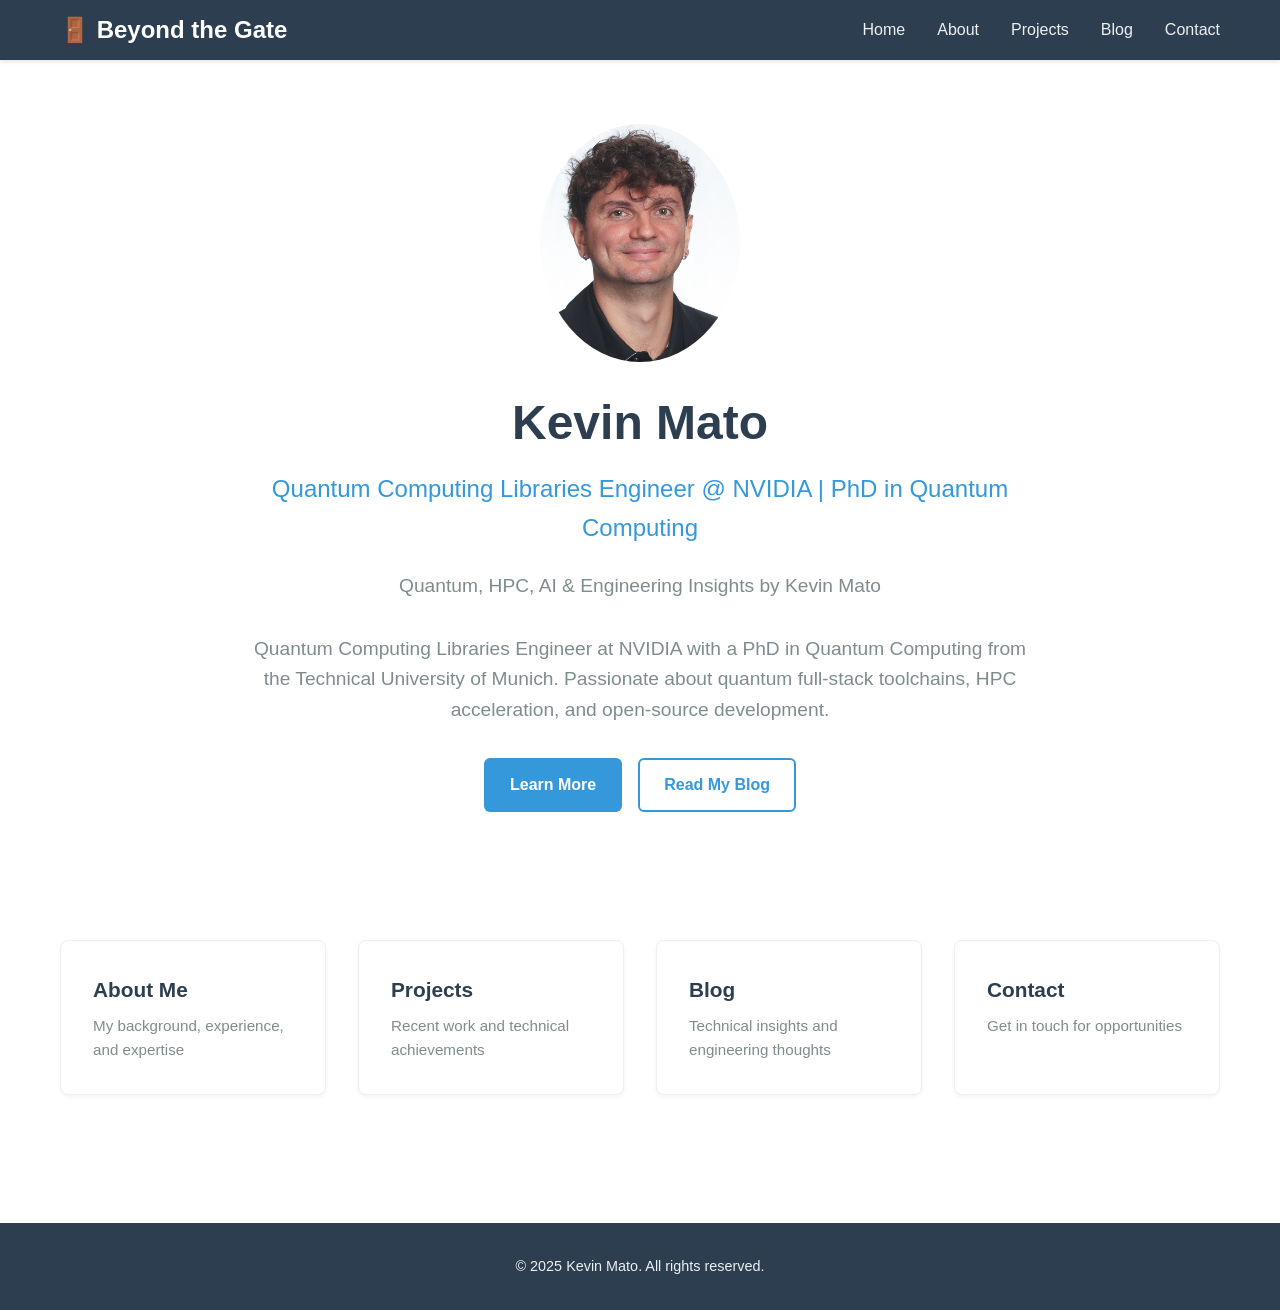
==== index.html @ bc6972e6 "Initial commit - upload website" ====
<!DOCTYPE html>
<html lang="en">
<head>
    <meta charset="UTF-8">
    <meta name="viewport" content="width=device-width, initial-scale=1.0">
    <meta name="description" content="Personal website and blog of an experienced engineer">
    <meta name="keywords" content="engineer, software, blog, projects">
    <meta name="author" content="">
    <title>Engineer Portfolio</title>
    <link rel="stylesheet" href="css/style.css">
</head>
<body>
    <!-- Navigation header - shared across all pages -->
    <header>
        <nav class="navbar">
            <div class="nav-container">
                <a href="index.html" class="nav-brand">🚪 Beyond the Gate</a>
                <ul class="nav-menu">
                    <li><a href="index.html" class="nav-link">Home</a></li>
                    <li><a href="about.html" class="nav-link">About</a></li>
                    <li><a href="projects.html" class="nav-link">Projects</a></li>
                    <li><a href="blog.html" class="nav-link">Blog</a></li>
                    <li><a href="contact.html" class="nav-link">Contact</a></li>
                </ul>
            </div>
        </nav>
    </header>

    <!-- Main content area -->
    <main class="container">
        <section class="hero">
            <img src="img/IEEE.QCE'24.Headshot-2_crop.png" alt="Kevin Mato" style="max-width:200px;border-radius:50%;margin-bottom:1rem;">
            <h1 id="engineer-name">Loading...</h1>
            <h2 id="engineer-title">Loading...</h2>
    <p>Quantum, HPC, AI & Engineering Insights by Kevin Mato</p>
            <p id="engineer-bio">Loading...</p>
            
            <div class="hero-links">
                <a href="about.html" class="btn btn-primary">Learn More</a>
                <a href="blog.html" class="btn btn-secondary">Read My Blog</a>
            </div>
        </section>
        

        <!-- Quick links section -->
        <section class="quick-links">
            <div class="link-grid">
                <a href="about.html" class="link-card">
                    <h3>About Me</h3>
                    <p>My background, experience, and expertise</p>
                </a>
                <a href="projects.html" class="link-card">
                    <h3>Projects</h3>
                    <p>Recent work and technical achievements</p>
                </a>
                <a href="blog.html" class="link-card">
                    <h3>Blog</h3>
                    <p>Technical insights and engineering thoughts</p>
                </a>
                <a href="contact.html" class="link-card">
                    <h3>Contact</h3>
                    <p>Get in touch for opportunities</p>
                </a>
            </div>
        </section>
    </main>

    <!-- Footer shared across all pages -->
    <footer>
        <div class="container">
            <p>&copy; 2025 <span id="footer-name">Engineer</span>. All rights reserved.</p>
        </div>
    </footer>

    <script src="js/main.js"></script>
    <script>
        // Load homepage content when page loads
        document.addEventListener('DOMContentLoaded', function() {
            loadSiteData();
        });
    </script>
</body>
</html>
---- css/style.css ----
/* 
 * Personal Engineer Website Stylesheet
 * Clean, modern, mobile-first design
 * 
 * Color Palette:
 * Primary: #2c3e50 (dark blue-gray)
 * Secondary: #3498db (blue)
 * Accent: #e74c3c (red)
 * Text: #2c3e50 (dark)
 * Light gray: #ecf0f1
 * White: #ffffff
 */

/* Reset and base styles */
* {
    margin: 0;
    padding: 0;
    box-sizing: border-box;
}

html {
    font-size: 16px;
    line-height: 1.6;
}

body {
    font-family: -apple-system, BlinkMacSystemFont, 'Segoe UI', Roboto, Oxygen, Ubuntu, Cantarell, sans-serif;
    color: #2c3e50;
    background-color: #ffffff;
    line-height: 1.6;
}

/* Container and layout */
.container {
    max-width: 1200px;
    margin: 0 auto;
    padding: 0 20px;
}

/* Navigation */
.navbar {
    background: #2c3e50;
    box-shadow: 0 2px 4px rgba(0,0,0,0.1);
    position: sticky;
    top: 0;
    z-index: 100;
}

.nav-container {
    max-width: 1200px;
    margin: 0 auto;
    padding: 0 20px;
    display: flex;
    justify-content: space-between;
    align-items: center;
    height: 60px;
}

.nav-brand {
    color: #ffffff;
    text-decoration: none;
    font-weight: 700;
    font-size: 1.5rem;
}

.nav-menu {
    display: flex;
    list-style: none;
    gap: 2rem;
}

.nav-link {
    color: #ecf0f1;
    text-decoration: none;
    font-weight: 500;
    transition: color 0.3s ease;
}

.nav-link:hover,
.nav-link.active {
    color: #3498db;
}

/* Mobile navigation */
@media (max-width: 768px) {
    .nav-menu {
        gap: 1rem;
        font-size: 0.9rem;
    }
    
    .nav-container {
        padding: 0 15px;
    }
}

/* Main content */
main {
    min-height: calc(100vh - 120px);
    padding: 2rem 0;
}

/* Hero section (homepage) */
.hero {
    text-align: center;
    padding: 4rem 0;
    max-width: 800px;
    margin: 0 auto;
}

.hero h1 {
    font-size: 3rem;
    font-weight: 700;
    margin-bottom: 0.5rem;
    color: #2c3e50;
}

.hero h2 {
    font-size: 1.5rem;
    font-weight: 400;
    color: #3498db;
    margin-bottom: 1.5rem;
}

.hero p {
    font-size: 1.2rem;
    margin-bottom: 2rem;
    color: #7f8c8d;
}

.hero-links {
    display: flex;
    gap: 1rem;
    justify-content: center;
    flex-wrap: wrap;
}

/* Buttons */
.btn {
    display: inline-block;
    padding: 12px 24px;
    border-radius: 6px;
    text-decoration: none;
    font-weight: 600;
    text-align: center;
    transition: all 0.3s ease;
    border: 2px solid transparent;
}

.btn-primary {
    background: #3498db;
    color: #ffffff;
}

.btn-primary:hover {
    background: #2980b9;
    transform: translateY(-2px);
}

.btn-secondary {
    background: transparent;
    color: #3498db;
    border-color: #3498db;
}

.btn-secondary:hover {
    background: #3498db;
    color: #ffffff;
    transform: translateY(-2px);
}

/* Quick links grid (homepage) */
.quick-links {
    padding: 4rem 0;
}

.link-grid {
    display: grid;
    grid-template-columns: repeat(auto-fit, minmax(250px, 1fr));
    gap: 2rem;
}

.link-card {
    background: #ffffff;
    border: 1px solid #ecf0f1;
    border-radius: 8px;
    padding: 2rem;
    text-decoration: none;
    color: #2c3e50;
    transition: all 0.3s ease;
    box-shadow: 0 2px 4px rgba(0,0,0,0.05);
}

.link-card:hover {
    border-color: #3498db;
    box-shadow: 0 8px 16px rgba(52, 152, 219, 0.1);
    transform: translateY(-4px);
}

.link-card h3 {
    color: #2c3e50;
    margin-bottom: 0.5rem;
    font-size: 1.3rem;
}

.link-card p {
    color: #7f8c8d;
    font-size: 0.95rem;
}

/* Page headers */
.page-header {
    text-align: center;
    margin-bottom: 3rem;
}

.page-header h1 {
    font-size: 2.5rem;
    font-weight: 700;
    color: #2c3e50;
    margin-bottom: 0.5rem;
}

.page-header p {
    font-size: 1.1rem;
    color: #7f8c8d;
    max-width: 600px;
    margin: 0 auto;
}

/* About page styles */
.about-content {
    max-width: 800px;
    margin: 0 auto;
}

.about-section {
    margin-bottom: 3rem;
}

.about-section h2 {
    color: #2c3e50;
    font-size: 1.8rem;
    margin-bottom: 1rem;
    padding-bottom: 0.5rem;
    border-bottom: 2px solid #ecf0f1;
}

.about-section p {
    margin-bottom: 1rem;
    line-height: 1.7;
}

.about-section ul {
    margin-left: 1.5rem;
    margin-bottom: 1rem;
}

.about-section li {
    margin-bottom: 0.5rem;
}

/* Projects page styles */
.projects-grid {
    display: grid;
    grid-template-columns: repeat(auto-fit, minmax(300px, 1fr));
    gap: 2rem;
}

.project-card {
    background: #ffffff;
    border: 1px solid #ecf0f1;
    border-radius: 8px;
    padding: 2rem;
    box-shadow: 0 2px 4px rgba(0,0,0,0.05);
    transition: all 0.3s ease;
}

.project-card:hover {
    box-shadow: 0 8px 16px rgba(0,0,0,0.1);
    transform: translateY(-4px);
}

.project-card h3 {
    color: #2c3e50;
    font-size: 1.4rem;
    margin-bottom: 1rem;
}

.project-card p {
    color: #7f8c8d;
    line-height: 1.6;
    margin-bottom: 1.5rem;
}

.project-link {
    color: #3498db;
    text-decoration: none;
    font-weight: 600;
    transition: color 0.3s ease;
}

.project-link:hover {
    color: #2980b9;
}

/* Blog page styles */
.blog-posts {
    max-width: 800px;
    margin: 0 auto;
}

.blog-post-preview {
    background: #ffffff;
    border: 1px solid #ecf0f1;
    border-radius: 8px;
    padding: 2rem;
    margin-bottom: 2rem;
    box-shadow: 0 2px 4px rgba(0,0,0,0.05);
    transition: all 0.3s ease;
}

.blog-post-preview:hover {
    box-shadow: 0 8px 16px rgba(0,0,0,0.1);
    transform: translateY(-2px);
}

.blog-post-preview h2 {
    color: #2c3e50;
    font-size: 1.6rem;
    margin-bottom: 0.5rem;
}

.blog-post-preview h2 a {
    color: inherit;
    text-decoration: none;
    transition: color 0.3s ease;
}

.blog-post-preview h2 a:hover {
    color: #3498db;
}

.blog-post-meta {
    color: #7f8c8d;
    font-size: 0.9rem;
    margin-bottom: 1rem;
}

.blog-post-excerpt {
    color: #2c3e50;
    line-height: 1.6;
    margin-bottom: 1rem;
}

.read-more {
    color: #3498db;
    text-decoration: none;
    font-weight: 600;
    transition: color 0.3s ease;
}

.read-more:hover {
    color: #2980b9;
}

/* Individual blog post styles */
.breadcrumb {
    margin-bottom: 2rem;
}

.breadcrumb a {
    color: #3498db;
    text-decoration: none;
    font-weight: 500;
}

.breadcrumb a:hover {
    color: #2980b9;
}

.blog-post {
    max-width: 800px;
    margin: 0 auto;
    background: #ffffff;
    border: 1px solid #ecf0f1;
    border-radius: 8px;
    padding: 3rem;
    box-shadow: 0 2px 4px rgba(0,0,0,0.05);
}

.blog-post h1 {
    color: #2c3e50;
    font-size: 2.2rem;
    margin-bottom: 0.5rem;
    line-height: 1.3;
}

.blog-post-meta {
    color: #7f8c8d;
    font-size: 0.9rem;
    margin-bottom: 2rem;
    padding-bottom: 1rem;
    border-bottom: 1px solid #ecf0f1;
}

.blog-post-content {
    line-height: 1.7;
}

.blog-post-content h2 {
    font-size: 1.6rem;
}

.blog-post-content h3 {
    font-size: 1.3rem;
}

.blog-post-content p {
    margin-bottom: 1.5rem;
}

.blog-post-content ul,
.blog-post-content ol {
    margin-left: 2rem;
    margin-bottom: 1.5rem;
}

.blog-post-content li {
    margin-bottom: 0.5rem;
}

.blog-post-content code {
    background: #ecf0f1;
    padding: 2px 6px;
    border-radius: 4px;
    font-family: 'Monaco', 'Menlo', 'Ubuntu Mono', monospace;
    font-size: 0.9rem;
}

.blog-post-content pre {
    background: #2c3e50;
    color: #ecf0f1;
    padding: 1.5rem;
    border-radius: 6px;
    overflow-x: auto;
    margin-bottom: 1.5rem;
}

.blog-post-content pre code {
    background: none;
    padding: 0;
    color: inherit;
}

/* Post navigation */
.post-navigation {
    margin-top: 3rem;
    padding-top: 2rem;
    border-top: 1px solid #ecf0f1;
    display: flex;
    justify-content: space-between;
    flex-wrap: wrap;
    gap: 1rem;
}

.post-nav-link {
    color: #3498db;
    text-decoration: none;
    font-weight: 500;
    padding: 0.5rem 1rem;
    border: 1px solid #3498db;
    border-radius: 4px;
    transition: all 0.3s ease;
}

.post-nav-link:hover {
    background: #3498db;
    color: #ffffff;
}

/* Contact page styles */
.contact-content {
    max-width: 600px;
    margin: 0 auto;
    text-align: center;
}

.contact-info {
    margin-bottom: 3rem;
}

.contact-item {
    margin-bottom: 2rem;
}

.contact-item h3 {
    color: #2c3e50;
    font-size: 1.3rem;
    margin-bottom: 0.5rem;
}

.contact-item a {
    color: #3498db;
    text-decoration: none;
    font-size: 1.1rem;
    transition: color 0.3s ease;
}

.contact-item a:hover {
    color: #2980b9;
}

.contact-links h3 {
    color: #2c3e50;
    font-size: 1.3rem;
    margin-bottom: 1rem;
}

.social-links {
    display: flex;
    justify-content: center;
    gap: 1.5rem;
    flex-wrap: wrap;
}

.social-link {
    display: inline-block;
    padding: 12px 20px;
    background: #3498db;
    color: #ffffff;
    text-decoration: none;
    border-radius: 6px;
    font-weight: 600;
    transition: all 0.3s ease;
}

.social-link:hover {
    background: #2980b9;
    transform: translateY(-2px);
}

.contact-note {
    background: #ecf0f1;
    padding: 2rem;
    border-radius: 8px;
    text-align: left;
}

.contact-note h3 {
    color: #2c3e50;
    margin-bottom: 1rem;
}

.contact-note p {
    color: #7f8c8d;
    line-height: 1.6;
}

/* Loading state */
.loading {
    text-align: center;
    color: #7f8c8d;
    font-style: italic;
    padding: 2rem;
}

/* Footer */
footer {
    background: #2c3e50;
    color: #ecf0f1;
    text-align: center;
    padding: 2rem 0;
    margin-top: 4rem;
}

footer p {
    margin: 0;
    font-size: 0.9rem;
}

/* Responsive design */
@media (max-width: 768px) {
    .container {
        padding: 0 15px;
    }
    
    .hero h1 {
        font-size: 2.2rem;
    }
    
    .hero h2 {
        font-size: 1.3rem;
    }
    
    .hero p {
        font-size: 1.1rem;
    }
    
    .hero-links {
        flex-direction: column;
        align-items: center;
    }
    
    .btn {
        width: 100%;
        max-width: 200px;
    }
    
    .link-grid {
        grid-template-columns: 1fr;
    }
    
    .projects-grid {
        grid-template-columns: 1fr;
    }
    
    .blog-post {
        padding: 2rem 1.5rem;
    }
    
    .page-header h1 {
        font-size: 2rem;
    }
    
    .social-links {
        flex-direction: column;
        align-items: center;
    }
    
    .social-link {
        width: 100%;
        max-width: 200px;
    }
    
    .post-navigation {
        flex-direction: column;
    }
    
    .post-nav-link {
        text-align: center;
    }
}

@media (max-width: 480px) {
    .hero {
        padding: 2rem 0;
    }
    
    .hero h1 {
        font-size: 1.8rem;
    }
    
    .page-header h1 {
        font-size: 1.8rem;
    }
    
    .blog-post {
        padding: 1.5rem 1rem;
    }
    
    .nav-menu {
        gap: 0.5rem;
        font-size: 0.8rem;
    }
}

/* Utility classes */
.text-center {
    text-align: center;
}

.mt-1 { margin-top: 1rem; }
.mt-2 { margin-top: 2rem; }
.mb-1 { margin-bottom: 1rem; }
.mb-2 { margin-bottom: 2rem; }

/* Print styles */
@media print {
    .navbar,
    footer {
        display: none;
    }
    
    .container {
        max-width: none;
        padding: 0;
    }
    
    .blog-post {
        box-shadow: none;
        border: none;
        padding: 0;
    }
}2,
.blog-post-content h3,
.blog-post-content h4 {
    color: #2c3e50;
    margin-top: 2rem;
    margin-bottom: 1rem;
}

.blog-post-content h


img[alt="Kevin Mato"] {
    box-shadow: 0 4px 12px rgba(0,0,0,0.15);
    border-radius: 50%;
}
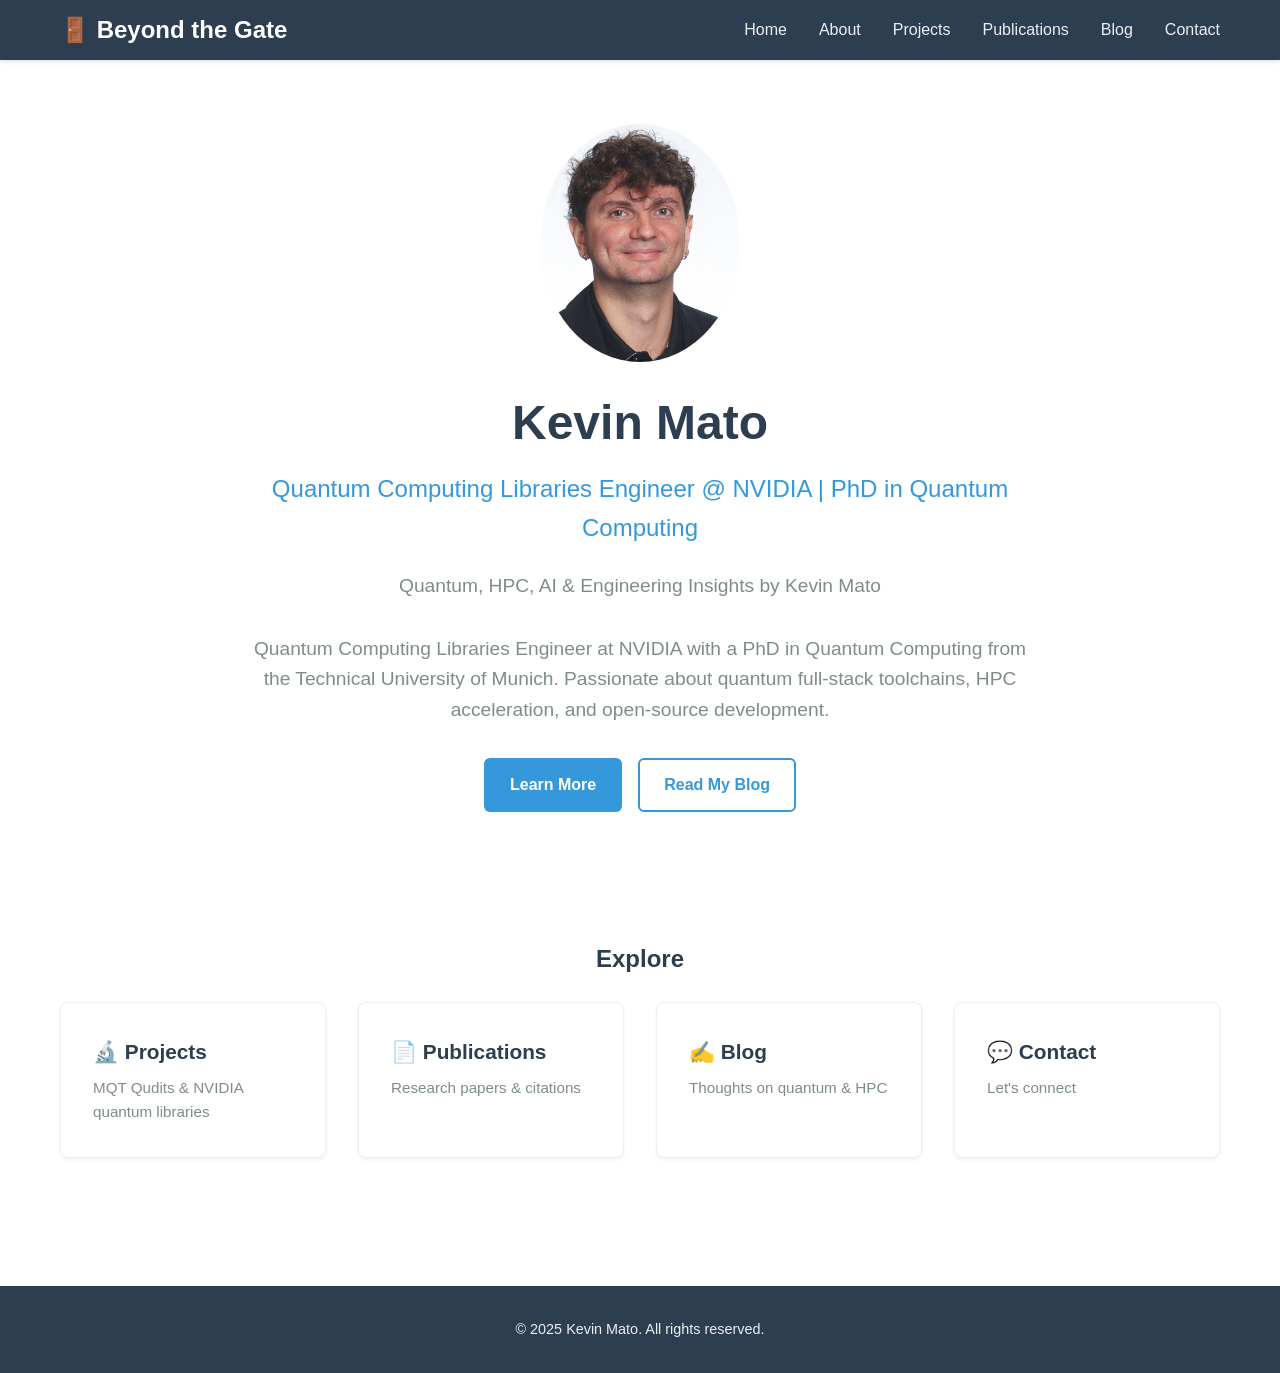
==== commit d2bf146e: "improvements Signed-off-by: Kevin Mato <kmato@nvidia.com>" ====
--- a/index.html
+++ b/index.html
@@ -3,11 +3,142 @@
 <head>
     <meta charset="UTF-8">
     <meta name="viewport" content="width=device-width, initial-scale=1.0">
-    <meta name="description" content="Personal website and blog of an experienced engineer">
-    <meta name="keywords" content="engineer, software, blog, projects">
-    <meta name="author" content="">
-    <title>Engineer Portfolio</title>
+    
+    <!-- Primary Meta Tags -->
+    <title>Kevin Mato - Quantum Computing Engineer at NVIDIA | PhD in Quantum Computing</title>
+    <meta name="title" content="Kevin Mato - Quantum Computing Engineer at NVIDIA | PhD in Quantum Computing">
+    <meta name="description" content="Personal website of Kevin Mato, Quantum Computing Libraries Engineer at NVIDIA with a PhD from TUM. Specializing in quantum software, HPC, and open-source development. Creator of MQT Qudits.">
+    <meta name="keywords" content="Kevin Mato, quantum computing, NVIDIA, HPC, MQT Qudits, high performance computing, quantum software, open source, qudit, quantum compilation">
+    <meta name="author" content="Kevin Mato">
+    <meta name="robots" content="index, follow">
+    
+    <!-- Canonical URL -->
+    <link rel="canonical" href="https://kevinmto.github.io/beyond-gate/">
+    
+    <!-- Open Graph / Facebook -->
+    <meta property="og:type" content="website">
+    <meta property="og:url" content="https://kevinmto.github.io/beyond-gate/">
+    <meta property="og:title" content="Kevin Mato - Quantum Computing Engineer at NVIDIA">
+    <meta property="og:description" content="Personal website of Kevin Mato, Quantum Computing Libraries Engineer at NVIDIA with a PhD from TUM. Creator of MQT Qudits framework.">
+    <meta property="og:image" content="https://kevinmto.github.io/beyond-gate/img/kevin-mato-quantum-computing-engineer.png">
+    <meta property="og:site_name" content="Beyond the Gate - Kevin Mato">
+    <meta property="og:locale" content="en_US">
+    
+    <!-- Twitter Card -->
+    <meta name="twitter:card" content="summary_large_image">
+    <meta name="twitter:site" content="@QuantumMato">
+    <meta name="twitter:creator" content="@QuantumMato">
+    <meta name="twitter:url" content="https://kevinmto.github.io/beyond-gate/">
+    <meta name="twitter:title" content="Kevin Mato - Quantum Computing Engineer at NVIDIA">
+    <meta name="twitter:description" content="Personal website of Kevin Mato, Quantum Computing Libraries Engineer at NVIDIA with a PhD from TUM. Creator of MQT Qudits framework.">
+    <meta name="twitter:image" content="https://kevinmto.github.io/beyond-gate/img/kevin-mato-quantum-computing-engineer.png">
+    
+    <!-- Google Search Console Verification (replace YOUR_CODE with actual verification code) -->
+    <meta name="google-site-verification" content="YOUR_VERIFICATION_CODE_HERE">
+    
+    <!-- Favicon -->
+    <link rel="icon" type="image/svg+xml" href="img/favicon.svg">
+    <link rel="icon" type="image/png" sizes="32x32" href="img/favicon-32x32.png">
+    <link rel="icon" type="image/png" sizes="16x16" href="img/favicon-16x16.png">
+    <link rel="apple-touch-icon" sizes="180x180" href="img/apple-touch-icon.png">
+    
+    <!-- RSS Feed -->
+    <link rel="alternate" type="application/rss+xml" title="Beyond the Gate - Kevin Mato Blog" href="https://kevinmto.github.io/beyond-gate/feed.xml">
+    
     <link rel="stylesheet" href="css/style.css">
+    
+    <!-- JSON-LD Structured Data: Person + WebSite -->
+    <script type="application/ld+json">
+    {
+        "@context": "https://schema.org",
+        "@graph": [
+            {
+                "@type": "WebSite",
+                "@id": "https://kevinmto.github.io/beyond-gate/#website",
+                "name": "Beyond the Gate",
+                "description": "Quantum, HPC, AI & Engineering Insights by Kevin Mato",
+                "url": "https://kevinmto.github.io/beyond-gate/",
+                "author": {
+                    "@id": "https://kevinmto.github.io/beyond-gate/#person"
+                },
+                "publisher": {
+                    "@id": "https://kevinmto.github.io/beyond-gate/#person"
+                },
+                "inLanguage": "en-US"
+            },
+            {
+                "@type": "Person",
+                "@id": "https://kevinmto.github.io/beyond-gate/#person",
+                "name": "Kevin Mato",
+                "givenName": "Kevin",
+                "familyName": "Mato",
+                "jobTitle": "Quantum Computing Libraries Engineer",
+                "description": "Quantum Computing Libraries Engineer at NVIDIA with a PhD in Quantum Computing from the Technical University of Munich. Creator of MQT Qudits framework.",
+                "url": "https://kevinmto.github.io/beyond-gate/",
+                "image": {
+                    "@type": "ImageObject",
+                    "url": "https://kevinmto.github.io/beyond-gate/img/kevin-mato-quantum-computing-engineer.png",
+                    "caption": "Kevin Mato - Quantum Computing Engineer"
+                },
+                "worksFor": {
+                    "@type": "Organization",
+                    "name": "NVIDIA",
+                    "url": "https://www.nvidia.com"
+                },
+                "alumniOf": [
+                    {
+                        "@type": "CollegeOrUniversity",
+                        "name": "Technical University of Munich",
+                        "url": "https://www.tum.de"
+                    },
+                    {
+                        "@type": "CollegeOrUniversity",
+                        "name": "Politecnico di Milano",
+                        "url": "https://www.polimi.it"
+                    }
+                ],
+                "knowsAbout": [
+                    "Quantum Computing",
+                    "Qudit Systems",
+                    "Quantum Compilation",
+                    "Quantum Simulation",
+                    "High-Performance Computing",
+                    "CUDA",
+                    "C++",
+                    "Python",
+                    "Quantum Error Correction"
+                ],
+                "sameAs": [
+                    "https://linkedin.com/in/kevin-mato-quantum",
+                    "https://github.com/KevinMTO",
+                    "https://github.com/kvmto",
+                    "https://x.com/QuantumMato",
+                    "https://scholar.google.com/citations?user=2l0R_hkAAAAJ",
+                    "https://orcid.org/0000-0003-2073-5226",
+                    "https://www.researchgate.net/profile/Kevin-Mato",
+                    "https://www.semanticscholar.org/author/Kevin-Mato/2121403410",
+                    "https://dblp.org/pid/334/2766.html",
+                    "https://arxiv.org/search/quant-ph?searchtype=author&query=Mato%2C+K",
+                    "https://scirate.com/search?utf8=%E2%9C%93&q=kevin+mato"
+                ]
+            },
+            {
+                "@type": "WebPage",
+                "@id": "https://kevinmto.github.io/beyond-gate/#webpage",
+                "url": "https://kevinmto.github.io/beyond-gate/",
+                "name": "Kevin Mato - Quantum Computing Engineer at NVIDIA",
+                "description": "Personal website of Kevin Mato, Quantum Computing Libraries Engineer at NVIDIA with a PhD from TUM.",
+                "isPartOf": {
+                    "@id": "https://kevinmto.github.io/beyond-gate/#website"
+                },
+                "about": {
+                    "@id": "https://kevinmto.github.io/beyond-gate/#person"
+                },
+                "inLanguage": "en-US"
+            }
+        ]
+    }
+    </script>
 </head>
 <body>
     <!-- Navigation header - shared across all pages -->
@@ -19,6 +150,7 @@
                     <li><a href="index.html" class="nav-link">Home</a></li>
                     <li><a href="about.html" class="nav-link">About</a></li>
                     <li><a href="projects.html" class="nav-link">Projects</a></li>
+                    <li><a href="publications.html" class="nav-link">Publications</a></li>
                     <li><a href="blog.html" class="nav-link">Blog</a></li>
                     <li><a href="contact.html" class="nav-link">Contact</a></li>
                 </ul>
@@ -29,11 +161,11 @@
     <!-- Main content area -->
     <main class="container">
         <section class="hero">
-            <img src="img/IEEE.QCE'24.Headshot-2_crop.png" alt="Kevin Mato" style="max-width:200px;border-radius:50%;margin-bottom:1rem;">
-            <h1 id="engineer-name">Loading...</h1>
-            <h2 id="engineer-title">Loading...</h2>
-    <p>Quantum, HPC, AI & Engineering Insights by Kevin Mato</p>
-            <p id="engineer-bio">Loading...</p>
+            <img src="img/kevin-mato-quantum-computing-engineer.png" alt="Kevin Mato - Quantum Computing Engineer at NVIDIA" style="max-width:200px;border-radius:50%;margin-bottom:1rem;">
+            <h1 id="engineer-name">Kevin Mato</h1>
+            <h2 id="engineer-title">Quantum Computing Libraries Engineer @ NVIDIA | PhD in Quantum Computing</h2>
+            <p>Quantum, HPC, AI & Engineering Insights by Kevin Mato</p>
+            <p id="engineer-bio">Quantum Computing Libraries Engineer at NVIDIA with a PhD in Quantum Computing from the Technical University of Munich. Passionate about quantum full-stack toolchains, HPC acceleration, and open-source development.</p>
             
             <div class="hero-links">
                 <a href="about.html" class="btn btn-primary">Learn More</a>
@@ -44,22 +176,23 @@
 
         <!-- Quick links section -->
         <section class="quick-links">
+            <h2 style="text-align:center; margin-bottom:1.5rem; color:#2c3e50;">Explore</h2>
             <div class="link-grid">
-                <a href="about.html" class="link-card">
-                    <h3>About Me</h3>
-                    <p>My background, experience, and expertise</p>
-                </a>
                 <a href="projects.html" class="link-card">
-                    <h3>Projects</h3>
-                    <p>Recent work and technical achievements</p>
+                    <h3>🔬 Projects</h3>
+                    <p>MQT Qudits & NVIDIA quantum libraries</p>
+                </a>
+                <a href="publications.html" class="link-card">
+                    <h3>📄 Publications</h3>
+                    <p>Research papers & citations</p>
                 </a>
                 <a href="blog.html" class="link-card">
-                    <h3>Blog</h3>
-                    <p>Technical insights and engineering thoughts</p>
+                    <h3>✍️ Blog</h3>
+                    <p>Thoughts on quantum & HPC</p>
                 </a>
                 <a href="contact.html" class="link-card">
-                    <h3>Contact</h3>
-                    <p>Get in touch for opportunities</p>
+                    <h3>💬 Contact</h3>
+                    <p>Let's connect</p>
                 </a>
             </div>
         </section>
@@ -68,16 +201,16 @@
     <!-- Footer shared across all pages -->
     <footer>
         <div class="container">
-            <p>&copy; 2025 <span id="footer-name">Engineer</span>. All rights reserved.</p>
+            <p>&copy; 2025 <span id="footer-name">Kevin Mato</span>. All rights reserved.</p>
         </div>
     </footer>
 
     <script src="js/main.js"></script>
     <script>
-        // Load homepage content when page loads
+        // Load homepage content when page loads (updates dynamic content)
         document.addEventListener('DOMContentLoaded', function() {
             loadSiteData();
         });
     </script>
 </body>
-</html>+</html>
--- a/css/style.css
+++ b/css/style.css
@@ -518,19 +518,21 @@
 
 .social-links {
     display: flex;
+    flex-direction: row;
     justify-content: center;
-    gap: 1.5rem;
+    gap: 0.75rem;
     flex-wrap: wrap;
 }
 
 .social-link {
     display: inline-block;
-    padding: 12px 20px;
+    padding: 10px 16px;
     background: #3498db;
     color: #ffffff;
     text-decoration: none;
     border-radius: 6px;
     font-weight: 600;
+    font-size: 0.9rem;
     transition: all 0.3s ease;
 }
 
@@ -623,13 +625,13 @@
     }
     
     .social-links {
-        flex-direction: column;
-        align-items: center;
+        flex-direction: row;
+        justify-content: center;
     }
     
     .social-link {
-        width: 100%;
-        max-width: 200px;
+        padding: 8px 12px;
+        font-size: 0.85rem;
     }
     
     .post-navigation {
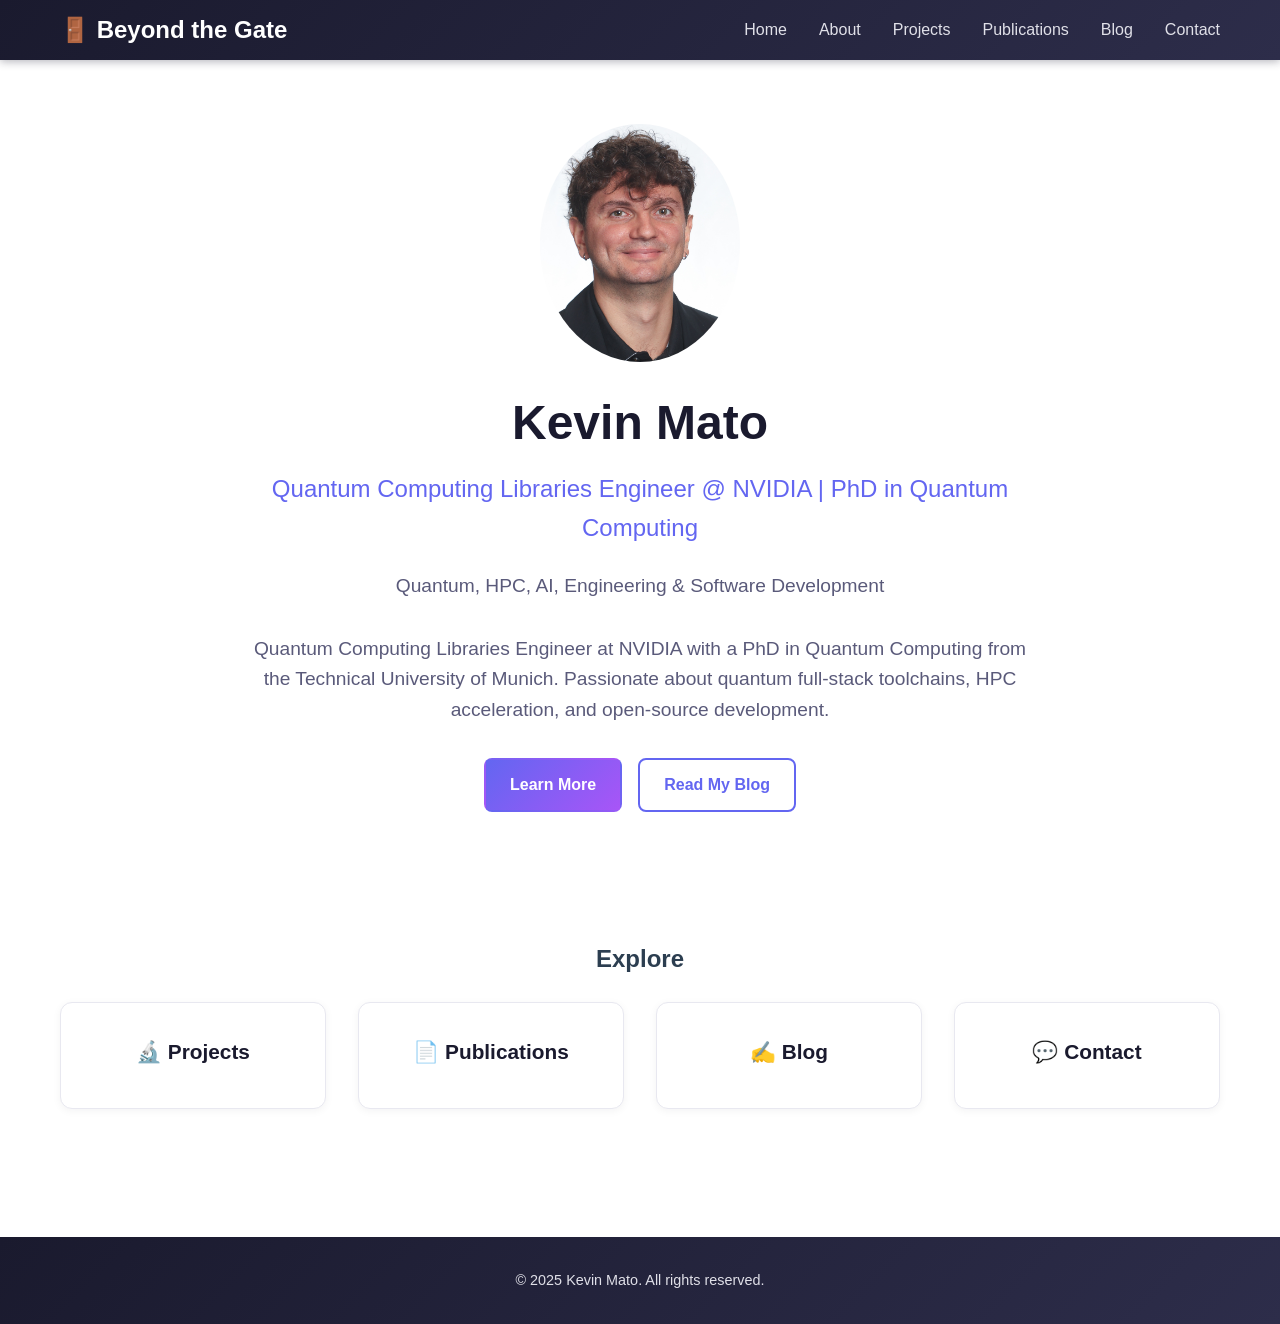
==== commit 7bbb1f28: "improvements on palette and readme Signed-off-by: Kevin Mato <kmato@nvidia.com>" ====
--- a/index.html
+++ b/index.html
@@ -56,7 +56,7 @@
                 "@type": "WebSite",
                 "@id": "https://kevinmto.github.io/beyond-gate/#website",
                 "name": "Beyond the Gate",
-                "description": "Quantum, HPC, AI & Engineering Insights by Kevin Mato",
+                "description": "Quantum, HPC, AI, Engineering & Software Development",
                 "url": "https://kevinmto.github.io/beyond-gate/",
                 "author": {
                     "@id": "https://kevinmto.github.io/beyond-gate/#person"
@@ -164,7 +164,7 @@
             <img src="img/kevin-mato-quantum-computing-engineer.png" alt="Kevin Mato - Quantum Computing Engineer at NVIDIA" style="max-width:200px;border-radius:50%;margin-bottom:1rem;">
             <h1 id="engineer-name">Kevin Mato</h1>
             <h2 id="engineer-title">Quantum Computing Libraries Engineer @ NVIDIA | PhD in Quantum Computing</h2>
-            <p>Quantum, HPC, AI & Engineering Insights by Kevin Mato</p>
+            <p>Quantum, HPC, AI, Engineering & Software Development</p>
             <p id="engineer-bio">Quantum Computing Libraries Engineer at NVIDIA with a PhD in Quantum Computing from the Technical University of Munich. Passionate about quantum full-stack toolchains, HPC acceleration, and open-source development.</p>
             
             <div class="hero-links">
@@ -180,19 +180,15 @@
             <div class="link-grid">
                 <a href="projects.html" class="link-card">
                     <h3>🔬 Projects</h3>
-                    <p>MQT Qudits & NVIDIA quantum libraries</p>
                 </a>
                 <a href="publications.html" class="link-card">
                     <h3>📄 Publications</h3>
-                    <p>Research papers & citations</p>
                 </a>
                 <a href="blog.html" class="link-card">
                     <h3>✍️ Blog</h3>
-                    <p>Thoughts on quantum & HPC</p>
                 </a>
                 <a href="contact.html" class="link-card">
                     <h3>💬 Contact</h3>
-                    <p>Let's connect</p>
                 </a>
             </div>
         </section>
--- a/css/style.css
+++ b/css/style.css
@@ -1,13 +1,22 @@
-/* 
- * Personal Engineer Website Stylesheet
- * Clean, modern, mobile-first design
+/*
+ * Beyond the Gate - Personal Website Template
  * 
- * Color Palette:
- * Primary: #2c3e50 (dark blue-gray)
- * Secondary: #3498db (blue)
- * Accent: #e74c3c (red)
- * Text: #2c3e50 (dark)
- * Light gray: #ecf0f1
+ * Copyright (c) 2025 Kevin Mato. All rights reserved.
+ * Licensed under MIT with Attribution Requirement.
+ * https://github.com/KevinMTO/beyond-gate
+ * 
+ * If you use this template, you must include attribution to Kevin Mato.
+ * See LICENSE file for full terms.
+ * 
+ * ---
+ * 
+ * Color Palette: Quantum Purple
+ * Primary: #1a1a2e (deep space)
+ * Secondary: #6366f1 (indigo)
+ * Accent: #a855f7 (violet)
+ * Hover: #4f46e5
+ * Text: #1a1a2e
+ * Light: #f5f5fa
  * White: #ffffff
  */
 
@@ -25,7 +34,7 @@
 
 body {
     font-family: -apple-system, BlinkMacSystemFont, 'Segoe UI', Roboto, Oxygen, Ubuntu, Cantarell, sans-serif;
-    color: #2c3e50;
+    color: #1a1a2e;
     background-color: #ffffff;
     line-height: 1.6;
 }
@@ -39,8 +48,8 @@
 
 /* Navigation */
 .navbar {
-    background: #2c3e50;
-    box-shadow: 0 2px 4px rgba(0,0,0,0.1);
+    background: linear-gradient(135deg, #1a1a2e 0%, #2d2d4a 100%);
+    box-shadow: 0 2px 8px rgba(26, 26, 46, 0.3);
     position: sticky;
     top: 0;
     z-index: 100;
@@ -70,7 +79,7 @@
 }
 
 .nav-link {
-    color: #ecf0f1;
+    color: #e0e0e8;
     text-decoration: none;
     font-weight: 500;
     transition: color 0.3s ease;
@@ -78,7 +87,7 @@
 
 .nav-link:hover,
 .nav-link.active {
-    color: #3498db;
+    color: #a855f7;
 }
 
 /* Mobile navigation */
@@ -111,20 +120,20 @@
     font-size: 3rem;
     font-weight: 700;
     margin-bottom: 0.5rem;
-    color: #2c3e50;
+    color: #1a1a2e;
 }
 
 .hero h2 {
     font-size: 1.5rem;
     font-weight: 400;
-    color: #3498db;
+    color: #6366f1;
     margin-bottom: 1.5rem;
 }
 
 .hero p {
     font-size: 1.2rem;
     margin-bottom: 2rem;
-    color: #7f8c8d;
+    color: #5a5a7a;
 }
 
 .hero-links {
@@ -138,7 +147,7 @@
 .btn {
     display: inline-block;
     padding: 12px 24px;
-    border-radius: 6px;
+    border-radius: 8px;
     text-decoration: none;
     font-weight: 600;
     text-align: center;
@@ -147,23 +156,24 @@
 }
 
 .btn-primary {
-    background: #3498db;
+    background: linear-gradient(135deg, #6366f1 0%, #a855f7 100%);
     color: #ffffff;
 }
 
 .btn-primary:hover {
-    background: #2980b9;
+    background: linear-gradient(135deg, #4f46e5 0%, #9333ea 100%);
     transform: translateY(-2px);
+    box-shadow: 0 4px 12px rgba(99, 102, 241, 0.4);
 }
 
 .btn-secondary {
     background: transparent;
-    color: #3498db;
-    border-color: #3498db;
+    color: #6366f1;
+    border-color: #6366f1;
 }
 
 .btn-secondary:hover {
-    background: #3498db;
+    background: #6366f1;
     color: #ffffff;
     transform: translateY(-2px);
 }
@@ -181,29 +191,30 @@
 
 .link-card {
     background: #ffffff;
-    border: 1px solid #ecf0f1;
-    border-radius: 8px;
+    border: 1px solid #e8e8f0;
+    border-radius: 12px;
     padding: 2rem;
     text-decoration: none;
-    color: #2c3e50;
+    color: #1a1a2e;
     transition: all 0.3s ease;
-    box-shadow: 0 2px 4px rgba(0,0,0,0.05);
+    box-shadow: 0 2px 8px rgba(26, 26, 46, 0.05);
+    text-align: center;
 }
 
 .link-card:hover {
-    border-color: #3498db;
-    box-shadow: 0 8px 16px rgba(52, 152, 219, 0.1);
+    border-color: #6366f1;
+    box-shadow: 0 8px 24px rgba(99, 102, 241, 0.15);
     transform: translateY(-4px);
 }
 
 .link-card h3 {
-    color: #2c3e50;
+    color: #1a1a2e;
     margin-bottom: 0.5rem;
     font-size: 1.3rem;
 }
 
 .link-card p {
-    color: #7f8c8d;
+    color: #5a5a7a;
     font-size: 0.95rem;
 }
 
@@ -216,13 +227,13 @@
 .page-header h1 {
     font-size: 2.5rem;
     font-weight: 700;
-    color: #2c3e50;
+    color: #1a1a2e;
     margin-bottom: 0.5rem;
 }
 
 .page-header p {
     font-size: 1.1rem;
-    color: #7f8c8d;
+    color: #5a5a7a;
     max-width: 600px;
     margin: 0 auto;
 }
@@ -238,11 +249,11 @@
 }
 
 .about-section h2 {
-    color: #2c3e50;
+    color: #1a1a2e;
     font-size: 1.8rem;
     margin-bottom: 1rem;
     padding-bottom: 0.5rem;
-    border-bottom: 2px solid #ecf0f1;
+    border-bottom: 2px solid #e8e8f0;
 }
 
 .about-section p {
@@ -268,39 +279,111 @@
 
 .project-card {
     background: #ffffff;
-    border: 1px solid #ecf0f1;
-    border-radius: 8px;
+    border: 1px solid #e8e8f0;
+    border-radius: 12px;
     padding: 2rem;
-    box-shadow: 0 2px 4px rgba(0,0,0,0.05);
+    box-shadow: 0 2px 8px rgba(26, 26, 46, 0.05);
     transition: all 0.3s ease;
 }
 
 .project-card:hover {
-    box-shadow: 0 8px 16px rgba(0,0,0,0.1);
+    box-shadow: 0 8px 24px rgba(99, 102, 241, 0.15);
     transform: translateY(-4px);
 }
 
 .project-card h3 {
-    color: #2c3e50;
+    color: #1a1a2e;
     font-size: 1.4rem;
     margin-bottom: 1rem;
 }
 
 .project-card p {
-    color: #7f8c8d;
+    color: #5a5a7a;
     line-height: 1.6;
     margin-bottom: 1.5rem;
 }
 
 .project-link {
-    color: #3498db;
+    color: #6366f1;
     text-decoration: none;
     font-weight: 600;
     transition: color 0.3s ease;
 }
 
 .project-link:hover {
-    color: #2980b9;
+    color: #4f46e5;
+}
+
+/* NVIDIA Project Card - Special Styling */
+.project-card.nvidia-card {
+    background: linear-gradient(135deg, #1a1a1a 0%, #2d2d2d 100%);
+    border: 1px solid #3d3d3d;
+    color: #ffffff;
+}
+
+.project-card.nvidia-card:hover {
+    box-shadow: 0 8px 24px rgba(118, 185, 0, 0.3);
+    border-color: #76b900;
+}
+
+.project-card.nvidia-card h3 {
+    color: #76b900;
+}
+
+.project-card.nvidia-card p {
+    color: #b0b0b0;
+}
+
+.project-card.nvidia-card .project-tech {
+    color: #909090;
+}
+
+.project-card.nvidia-card .project-link {
+    color: #76b900;
+}
+
+.project-card.nvidia-card .project-link:hover {
+    color: #8ed000;
+}
+
+/* TUM Project Card - Special Styling */
+.project-card.tum-card {
+    background: linear-gradient(135deg, #003359 0%, #0065BD 100%);
+    border: 1px solid #005293;
+    color: #ffffff;
+}
+
+.project-card.tum-card:hover {
+    box-shadow: 0 8px 24px rgba(0, 101, 189, 0.4);
+    border-color: #64A0C8;
+}
+
+.project-card.tum-card h3 {
+    color: #ffffff;
+}
+
+.project-card.tum-card p {
+    color: #d0e4f5;
+}
+
+.project-card.tum-card .project-tech {
+    color: #a0c8e8;
+}
+
+.project-card.tum-card .project-link {
+    color: #64A0C8;
+}
+
+.project-card.tum-card .project-link:hover {
+    color: #ffffff;
+}
+
+.project-card.tum-card a {
+    color: #64A0C8;
+}
+
+.project-card.tum-card a:hover {
+    color: #ffffff;
 }
 
 /* Blog page styles */
@@ -311,21 +394,21 @@
 
 .blog-post-preview {
     background: #ffffff;
-    border: 1px solid #ecf0f1;
-    border-radius: 8px;
+    border: 1px solid #e8e8f0;
+    border-radius: 12px;
     padding: 2rem;
     margin-bottom: 2rem;
-    box-shadow: 0 2px 4px rgba(0,0,0,0.05);
+    box-shadow: 0 2px 8px rgba(26, 26, 46, 0.05);
     transition: all 0.3s ease;
 }
 
 .blog-post-preview:hover {
-    box-shadow: 0 8px 16px rgba(0,0,0,0.1);
+    box-shadow: 0 8px 24px rgba(99, 102, 241, 0.15);
     transform: translateY(-2px);
 }
 
 .blog-post-preview h2 {
-    color: #2c3e50;
+    color: #1a1a2e;
     font-size: 1.6rem;
     margin-bottom: 0.5rem;
 }
@@ -337,30 +420,30 @@
 }
 
 .blog-post-preview h2 a:hover {
-    color: #3498db;
+    color: #6366f1;
 }
 
 .blog-post-meta {
-    color: #7f8c8d;
+    color: #5a5a7a;
     font-size: 0.9rem;
     margin-bottom: 1rem;
 }
 
 .blog-post-excerpt {
-    color: #2c3e50;
+    color: #1a1a2e;
     line-height: 1.6;
     margin-bottom: 1rem;
 }
 
 .read-more {
-    color: #3498db;
+    color: #6366f1;
     text-decoration: none;
     font-weight: 600;
     transition: color 0.3s ease;
 }
 
 .read-more:hover {
-    color: #2980b9;
+    color: #4f46e5;
 }
 
 /* Individual blog post styles */
@@ -369,38 +452,38 @@
 }
 
 .breadcrumb a {
-    color: #3498db;
+    color: #6366f1;
     text-decoration: none;
     font-weight: 500;
 }
 
 .breadcrumb a:hover {
-    color: #2980b9;
+    color: #4f46e5;
 }
 
 .blog-post {
     max-width: 800px;
     margin: 0 auto;
     background: #ffffff;
-    border: 1px solid #ecf0f1;
-    border-radius: 8px;
+    border: 1px solid #e8e8f0;
+    border-radius: 12px;
     padding: 3rem;
-    box-shadow: 0 2px 4px rgba(0,0,0,0.05);
+    box-shadow: 0 2px 8px rgba(26, 26, 46, 0.05);
 }
 
 .blog-post h1 {
-    color: #2c3e50;
+    color: #1a1a2e;
     font-size: 2.2rem;
     margin-bottom: 0.5rem;
     line-height: 1.3;
 }
 
 .blog-post-meta {
-    color: #7f8c8d;
+    color: #5a5a7a;
     font-size: 0.9rem;
     margin-bottom: 2rem;
     padding-bottom: 1rem;
-    border-bottom: 1px solid #ecf0f1;
+    border-bottom: 1px solid #e8e8f0;
 }
 
 .blog-post-content {
@@ -409,10 +492,22 @@
 
 .blog-post-content h2 {
     font-size: 1.6rem;
+    color: #1a1a2e;
+    margin-top: 2rem;
+    margin-bottom: 1rem;
 }
 
 .blog-post-content h3 {
     font-size: 1.3rem;
+    color: #1a1a2e;
+    margin-top: 2rem;
+    margin-bottom: 1rem;
+}
+
+.blog-post-content h4 {
+    color: #1a1a2e;
+    margin-top: 2rem;
+    margin-bottom: 1rem;
 }
 
 .blog-post-content p {
@@ -430,18 +525,19 @@
 }
 
 .blog-post-content code {
-    background: #ecf0f1;
+    background: #f0f0f8;
     padding: 2px 6px;
     border-radius: 4px;
     font-family: 'Monaco', 'Menlo', 'Ubuntu Mono', monospace;
     font-size: 0.9rem;
+    color: #6366f1;
 }
 
 .blog-post-content pre {
-    background: #2c3e50;
-    color: #ecf0f1;
+    background: linear-gradient(135deg, #1a1a2e 0%, #2d2d4a 100%);
+    color: #e0e0e8;
     padding: 1.5rem;
-    border-radius: 6px;
+    border-radius: 8px;
     overflow-x: auto;
     margin-bottom: 1.5rem;
 }
@@ -456,7 +552,7 @@
 .post-navigation {
     margin-top: 3rem;
     padding-top: 2rem;
-    border-top: 1px solid #ecf0f1;
+    border-top: 1px solid #e8e8f0;
     display: flex;
     justify-content: space-between;
     flex-wrap: wrap;
@@ -464,17 +560,17 @@
 }
 
 .post-nav-link {
-    color: #3498db;
+    color: #6366f1;
     text-decoration: none;
     font-weight: 500;
     padding: 0.5rem 1rem;
-    border: 1px solid #3498db;
-    border-radius: 4px;
+    border: 1px solid #6366f1;
+    border-radius: 6px;
     transition: all 0.3s ease;
 }
 
 .post-nav-link:hover {
-    background: #3498db;
+    background: #6366f1;
     color: #ffffff;
 }
 
@@ -494,24 +590,24 @@
 }
 
 .contact-item h3 {
-    color: #2c3e50;
+    color: #1a1a2e;
     font-size: 1.3rem;
     margin-bottom: 0.5rem;
 }
 
 .contact-item a {
-    color: #3498db;
+    color: #6366f1;
     text-decoration: none;
     font-size: 1.1rem;
     transition: color 0.3s ease;
 }
 
 .contact-item a:hover {
-    color: #2980b9;
+    color: #4f46e5;
 }
 
 .contact-links h3 {
-    color: #2c3e50;
+    color: #1a1a2e;
     font-size: 1.3rem;
     margin-bottom: 1rem;
 }
@@ -527,7 +623,7 @@
 .social-link {
     display: inline-block;
     padding: 10px 16px;
-    background: #3498db;
+    background: linear-gradient(135deg, #6366f1 0%, #a855f7 100%);
     color: #ffffff;
     text-decoration: none;
     border-radius: 6px;
@@ -537,39 +633,40 @@
 }
 
 .social-link:hover {
-    background: #2980b9;
+    background: linear-gradient(135deg, #4f46e5 0%, #9333ea 100%);
     transform: translateY(-2px);
+    box-shadow: 0 4px 12px rgba(99, 102, 241, 0.4);
 }
 
 .contact-note {
-    background: #ecf0f1;
+    background: #f5f5fa;
     padding: 2rem;
-    border-radius: 8px;
+    border-radius: 12px;
     text-align: left;
 }
 
 .contact-note h3 {
-    color: #2c3e50;
+    color: #1a1a2e;
     margin-bottom: 1rem;
 }
 
 .contact-note p {
-    color: #7f8c8d;
+    color: #5a5a7a;
     line-height: 1.6;
 }
 
 /* Loading state */
 .loading {
     text-align: center;
-    color: #7f8c8d;
+    color: #5a5a7a;
     font-style: italic;
     padding: 2rem;
 }
 
 /* Footer */
 footer {
-    background: #2c3e50;
-    color: #ecf0f1;
+    background: linear-gradient(135deg, #1a1a2e 0%, #2d2d4a 100%);
+    color: #e0e0e8;
     text-align: center;
     padding: 2rem 0;
     margin-top: 4rem;
@@ -693,19 +790,9 @@
         border: none;
         padding: 0;
     }
-}2,
-.blog-post-content h3,
-.blog-post-content h4 {
-    color: #2c3e50;
-    margin-top: 2rem;
-    margin-bottom: 1rem;
-}
-
-.blog-post-content h
-
+}
 
 img[alt="Kevin Mato"] {
-    box-shadow: 0 4px 12px rgba(0,0,0,0.15);
+    box-shadow: 0 4px 12px rgba(26, 26, 46, 0.2);
     border-radius: 50%;
 }
-
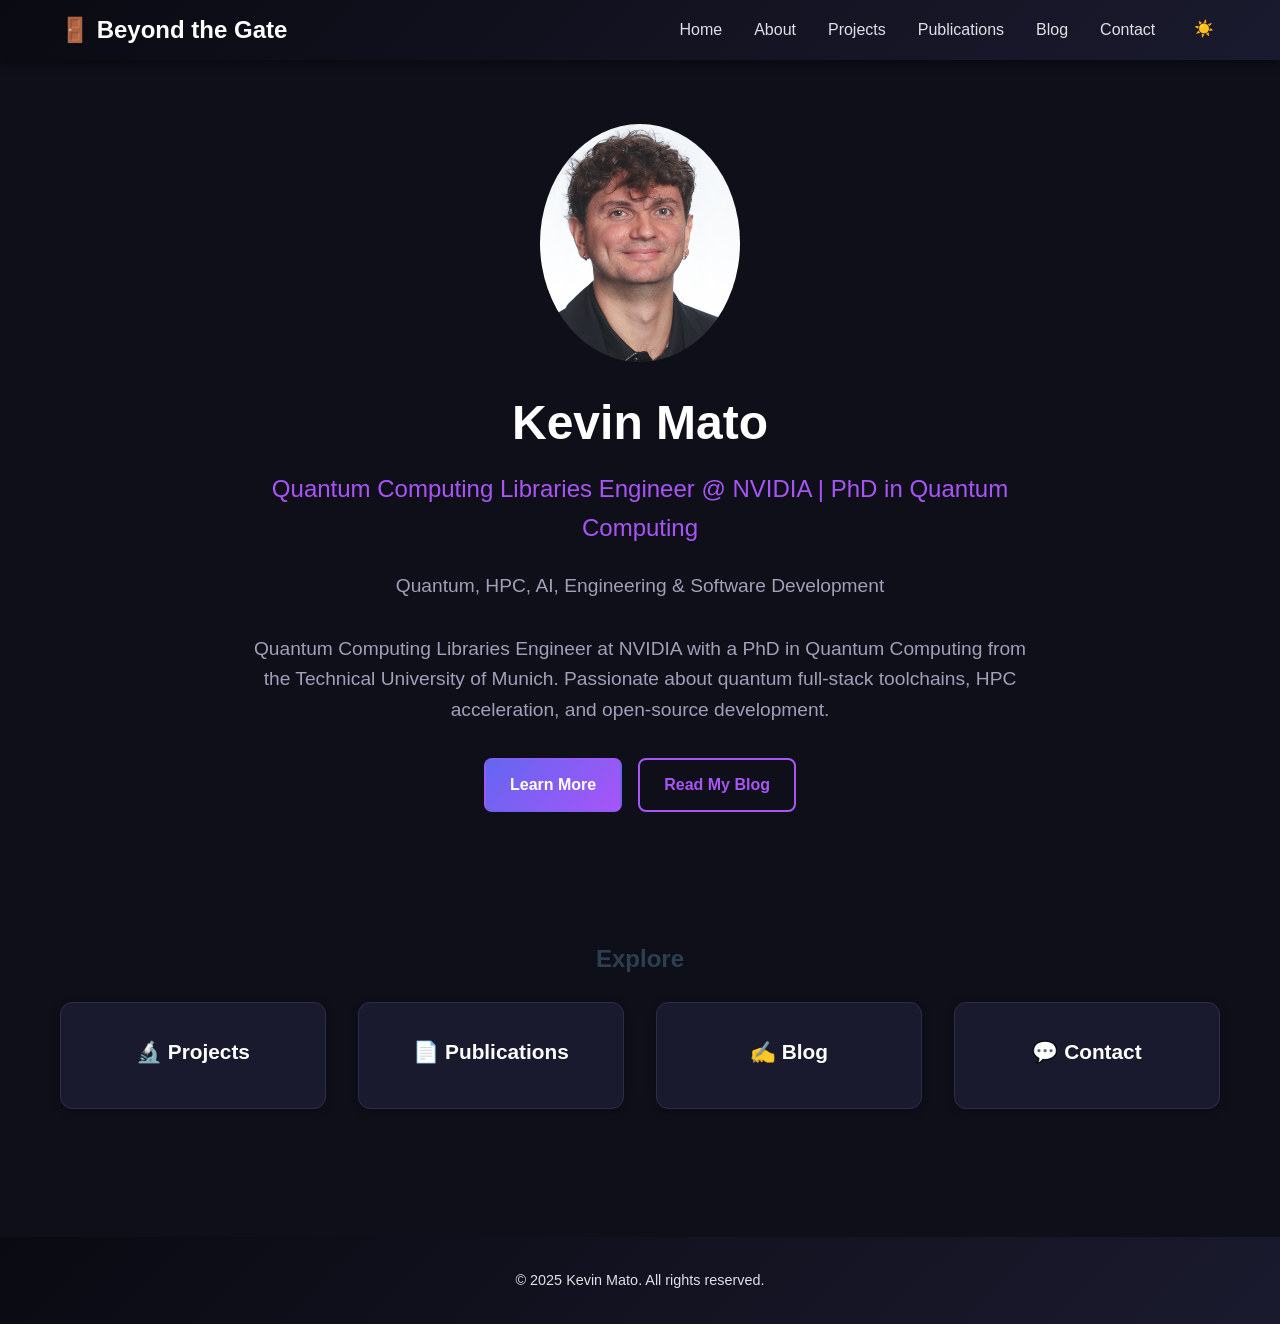
==== commit 58f645d3: "improvements on dark mode Signed-off-by: Kevin Mato <kmato@nvidia.com>" ====
--- a/index.html
+++ b/index.html
@@ -1,3 +1,13 @@
+<!--
+  Beyond the Gate - Personal Website Template
+  
+  Copyright (c) 2025 Kevin Mato. All rights reserved.
+  Licensed under MIT with Attribution Requirement.
+  https://github.com/KevinMTO/beyond-gate
+  
+  If you use this template, you must include attribution to Kevin Mato.
+  See LICENSE file for full terms.
+-->
 <!DOCTYPE html>
 <html lang="en">
 <head>
@@ -153,6 +163,7 @@
                     <li><a href="publications.html" class="nav-link">Publications</a></li>
                     <li><a href="blog.html" class="nav-link">Blog</a></li>
                     <li><a href="contact.html" class="nav-link">Contact</a></li>
+                    <li><button id="dark-mode-toggle" class="dark-mode-toggle" onclick="toggleDarkMode()" title="Toggle Dark Mode">🌙</button></li>
                 </ul>
             </div>
         </nav>
@@ -205,6 +216,7 @@
     <script>
         // Load homepage content when page loads (updates dynamic content)
         document.addEventListener('DOMContentLoaded', function() {
+            initDarkMode();
             loadSiteData();
         });
     </script>
--- a/css/style.css
+++ b/css/style.css
@@ -796,3 +796,255 @@
     box-shadow: 0 4px 12px rgba(26, 26, 46, 0.2);
     border-radius: 50%;
 }
+
+/* Dark Mode Toggle Button */
+.dark-mode-toggle {
+    background: transparent;
+    border: none;
+    color: #e0e0e8;
+    font-size: 1rem;
+    cursor: pointer;
+    padding: 0.25rem 0.4rem;
+    border-radius: 4px;
+    transition: all 0.3s ease;
+    display: flex;
+    align-items: center;
+    justify-content: center;
+    line-height: 1;
+}
+
+.dark-mode-toggle:hover {
+    background: rgba(255, 255, 255, 0.1);
+}
+
+/* ============================================
+   DARK MODE STYLES
+   ============================================ */
+
+body.dark-mode {
+    background-color: #0f0f1a;
+    color: #e0e0e8;
+}
+
+/* Dark Mode - Navigation */
+body.dark-mode .navbar {
+    background: linear-gradient(135deg, #0a0a12 0%, #1a1a2e 100%);
+    box-shadow: 0 2px 8px rgba(0, 0, 0, 0.5);
+}
+
+/* Dark Mode - Hero */
+body.dark-mode .hero h1 {
+    color: #ffffff;
+}
+
+body.dark-mode .hero h2 {
+    color: #a855f7;
+}
+
+body.dark-mode .hero p {
+    color: #a0a0b8;
+}
+
+/* Dark Mode - Cards */
+body.dark-mode .link-card,
+body.dark-mode .project-card,
+body.dark-mode .blog-post-preview,
+body.dark-mode .blog-post {
+    background: #1a1a2e;
+    border-color: #2d2d4a;
+    box-shadow: 0 2px 8px rgba(0, 0, 0, 0.3);
+}
+
+body.dark-mode .link-card:hover,
+body.dark-mode .project-card:hover,
+body.dark-mode .blog-post-preview:hover {
+    border-color: #6366f1;
+    box-shadow: 0 8px 24px rgba(99, 102, 241, 0.2);
+}
+
+body.dark-mode .link-card h3,
+body.dark-mode .project-card h3,
+body.dark-mode .blog-post-preview h2,
+body.dark-mode .blog-post h1 {
+    color: #ffffff;
+}
+
+body.dark-mode .link-card p,
+body.dark-mode .project-card p,
+body.dark-mode .blog-post-excerpt {
+    color: #a0a0b8;
+}
+
+/* Dark Mode - Page Headers */
+body.dark-mode .page-header h1 {
+    color: #ffffff;
+}
+
+body.dark-mode .page-header p {
+    color: #a0a0b8;
+}
+
+/* Dark Mode - About Section */
+body.dark-mode .about-section h2 {
+    color: #ffffff;
+    border-bottom-color: #2d2d4a;
+}
+
+body.dark-mode .about-section p,
+body.dark-mode .about-section li {
+    color: #c0c0d0;
+}
+
+/* Dark Mode - Blog */
+body.dark-mode .blog-post-meta {
+    color: #8080a0;
+    border-bottom-color: #2d2d4a;
+}
+
+body.dark-mode .blog-post-content {
+    color: #d0d0e0;
+}
+
+body.dark-mode .blog-post-content h2,
+body.dark-mode .blog-post-content h3,
+body.dark-mode .blog-post-content h4 {
+    color: #ffffff;
+}
+
+body.dark-mode .blog-post-content code {
+    background: #2d2d4a;
+    color: #a855f7;
+}
+
+/* Dark Mode - Contact */
+body.dark-mode .contact-item h3,
+body.dark-mode .contact-links h3 {
+    color: #ffffff;
+}
+
+body.dark-mode .contact-note {
+    background: #1a1a2e;
+}
+
+body.dark-mode .contact-note h3 {
+    color: #ffffff;
+}
+
+body.dark-mode .contact-note p {
+    color: #a0a0b8;
+}
+
+/* Dark Mode - Tables */
+body.dark-mode table {
+    background: #1a1a2e;
+}
+
+body.dark-mode th {
+    background: #2d2d4a;
+    color: #ffffff;
+}
+
+body.dark-mode td {
+    border-color: #2d2d4a;
+    color: #c0c0d0;
+}
+
+body.dark-mode td a {
+    color: #a855f7;
+}
+
+/* Dark Mode - Buttons */
+body.dark-mode .btn-secondary {
+    color: #a855f7;
+    border-color: #a855f7;
+}
+
+body.dark-mode .btn-secondary:hover {
+    background: #a855f7;
+    color: #ffffff;
+}
+
+/* Dark Mode - Post Navigation */
+body.dark-mode .post-navigation {
+    border-top-color: #2d2d4a;
+}
+
+body.dark-mode .post-nav-link {
+    color: #a855f7;
+    border-color: #a855f7;
+}
+
+body.dark-mode .post-nav-link:hover {
+    background: #a855f7;
+    color: #ffffff;
+}
+
+/* Dark Mode - Footer */
+body.dark-mode footer {
+    background: linear-gradient(135deg, #0a0a12 0%, #1a1a2e 100%);
+}
+
+/* Dark Mode - Quick Links Section */
+body.dark-mode .quick-links h2 {
+    color: #ffffff;
+}
+
+/* Dark Mode - Image */
+body.dark-mode img[alt="Kevin Mato"] {
+    box-shadow: 0 4px 12px rgba(0, 0, 0, 0.4);
+}
+
+/* Dark Mode - Contact Page Cards */
+body.dark-mode .contact-card {
+    background: #1a1a2e !important;
+}
+
+body.dark-mode .contact-card h2 {
+    color: #ffffff !important;
+}
+
+body.dark-mode .contact-card p {
+    color: #a0a0b8 !important;
+}
+
+body.dark-mode .links-table td {
+    border-bottom-color: #2d2d4a !important;
+}
+
+body.dark-mode .links-table td:first-child {
+    color: #ffffff !important;
+}
+
+body.dark-mode .links-table a {
+    color: #a855f7 !important;
+}
+
+/* Dark Mode - Misc backgrounds */
+body.dark-mode [style*="background: #f8f9fa"],
+body.dark-mode [style*="background:#f8f9fa"] {
+    background: #1a1a2e !important;
+}
+
+body.dark-mode [style*="color: #666"] {
+    color: #a0a0b8 !important;
+}
+
+body.dark-mode [style*="color: #2c3e50"] {
+    color: #ffffff !important;
+}
+
+/* Dark Mode - Publications */
+body.dark-mode .publication-card {
+    background: #1a1a2e;
+    border-color: #2d2d4a;
+}
+
+body.dark-mode .publication-card:hover {
+    border-color: #6366f1;
+}
+
+/* Transition for smooth mode switch */
+body, 
+body *:not(.dark-mode-toggle) {
+    transition: background-color 0.3s ease, color 0.3s ease, border-color 0.3s ease, box-shadow 0.3s ease;
+}
